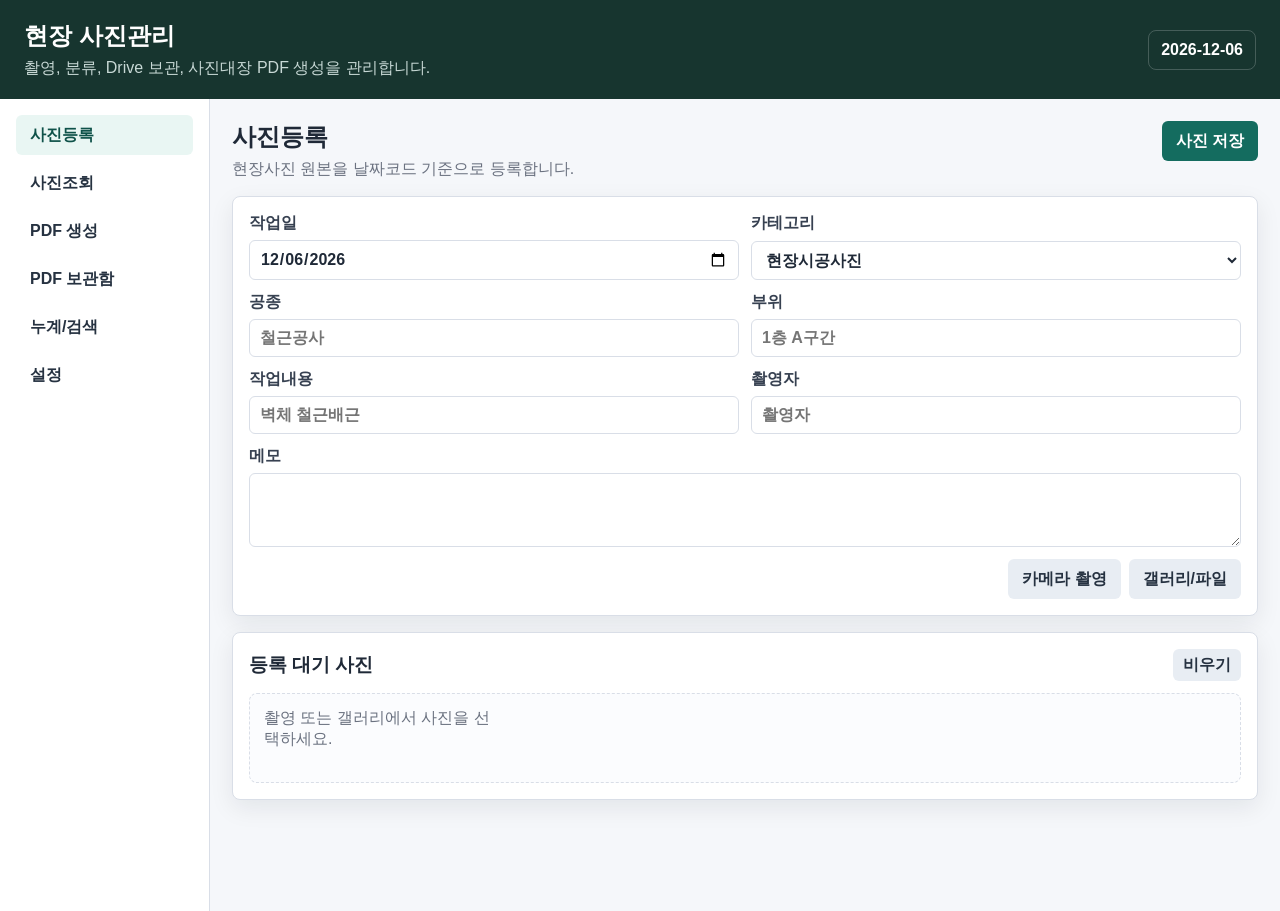
==== photo-management/index.html @ a93b0870 "Bust cache for photo upload UI" ====
<!doctype html>
<html lang="ko">
<head>
  <meta charset="utf-8">
  <meta name="viewport" content="width=device-width, initial-scale=1">
  <title>현장 사진관리</title>
  <link rel="stylesheet" href="css/style.css?v=20260526-2">
</head>
<body>
  <header class="topbar">
    <div>
      <h1>현장 사진관리</h1>
      <p>촬영, 분류, Drive 보관, 사진대장 PDF 생성을 관리합니다.</p>
    </div>
    <strong id="todayLabel">-</strong>
  </header>

  <main class="layout">
    <nav class="tabs" aria-label="주요 메뉴">
      <button class="tab active" data-view="registerView">사진등록</button>
      <button class="tab" data-view="searchView">사진조회</button>
      <button class="tab" data-view="pdfView">PDF 생성</button>
      <button class="tab" data-view="pdfArchiveView">PDF 보관함</button>
      <button class="tab" data-view="summaryView">누계/검색</button>
      <button class="tab" data-view="settingsView">설정</button>
    </nav>

    <section class="content">
      <section id="registerView" class="view active">
        <div class="section-head">
          <div>
            <h2>사진등록</h2>
            <p>현장사진 원본을 날짜코드 기준으로 등록합니다.</p>
          </div>
          <button id="savePhotosBtn">사진 저장</button>
        </div>

        <section class="panel stack">
          <div class="grid two">
            <label>작업일<input type="date" id="photoDate"></label>
            <label>카테고리<select id="photoCategory"></select></label>
            <label>공종<input type="text" id="photoTrade" list="tradeList" placeholder="철근공사"></label>
            <label>부위<input type="text" id="photoLocation" list="locationList" placeholder="1층 A구간"></label>
            <label>작업내용<input type="text" id="photoContent" placeholder="벽체 철근배근"></label>
            <label>촬영자<input type="text" id="photographer" placeholder="촬영자"></label>
          </div>
          <label>메모<textarea id="photoMemo" rows="3"></textarea></label>
          <div class="actions">
            <button id="cameraBtn" class="secondary">카메라 촬영</button>
            <button id="galleryBtn" class="secondary">갤러리/파일</button>
            <input id="cameraInput" class="hidden-file" type="file" accept="image/*" capture="environment" multiple>
            <input id="galleryInput" class="hidden-file" type="file" accept="image/*" multiple>
          </div>
        </section>

        <section class="panel">
          <div class="panel-title">
            <h3>등록 대기 사진</h3>
            <button id="clearQueueBtn" class="secondary small">비우기</button>
          </div>
          <div id="photoQueue" class="photo-grid empty">촬영 또는 갤러리에서 사진을 선택하세요.</div>
        </section>
      </section>

      <section id="searchView" class="view">
        <div class="section-head">
          <div>
            <h2>사진조회</h2>
            <p>날짜, 공종, 부위, 카테고리 기준으로 사진을 조회합니다.</p>
          </div>
          <button id="searchPhotosBtn">조회</button>
        </div>
        <section class="panel">
          <div class="grid four">
            <label>시작일<input type="date" id="searchStart"></label>
            <label>종료일<input type="date" id="searchEnd"></label>
            <label>카테고리<select id="searchCategory"></select></label>
            <label>키워드<input type="text" id="searchKeyword" placeholder="공종/부위/내용"></label>
          </div>
        </section>
        <div id="photoResults" class="photo-grid empty">조회 결과가 표시됩니다.</div>
      </section>

      <section id="pdfView" class="view">
        <div class="section-head">
          <div>
            <h2>사진대장 PDF 생성</h2>
            <p>작업일과 카테고리 기준으로 사진대장을 생성합니다.</p>
          </div>
          <button id="createPdfBtn">PDF 생성</button>
        </div>
        <section class="panel">
          <div class="grid four">
            <label>작업일<input type="date" id="pdfDate"></label>
            <label>카테고리<select id="pdfCategory"></select></label>
            <label>작성자<input type="text" id="pdfWriter" placeholder="작성자"></label>
            <label>출력모드
              <select id="pdfLayoutMode">
                <option value="auto" selected>자동</option>
                <option value="one">1장</option>
                <option value="two">2장</option>
              </select>
            </label>
          </div>
          <div id="pdfCountBox" class="status-line">사진수: -</div>
        </section>
        <div id="pdfResult" class="result-box">PDF 생성 결과가 여기에 표시됩니다.</div>
      </section>

      <section id="pdfArchiveView" class="view">
        <div class="section-head">
          <div>
            <h2>PDF 보관함</h2>
            <p>생성된 사진대장 PDF 목록을 조회합니다.</p>
          </div>
          <button id="loadPdfArchiveBtn">조회</button>
        </div>
        <div id="pdfArchiveList" class="result-box">PDF 보관 목록이 표시됩니다.</div>
      </section>

      <section id="summaryView" class="view">
        <div class="section-head">
          <div>
            <h2>누계/검색</h2>
            <p>카테고리, 공종, 날짜별 사진수를 확인합니다.</p>
          </div>
          <button id="loadSummaryBtn">조회</button>
        </div>
        <div id="summaryResult" class="result-box">누계 결과가 표시됩니다.</div>
      </section>

      <section id="settingsView" class="view">
        <div class="section-head">
          <div>
            <h2>설정</h2>
            <p>Google Apps Script URL과 기준정보를 관리합니다.</p>
          </div>
          <button id="saveSettingsBtn">설정 저장</button>
        </div>
        <section class="panel stack">
          <div class="grid two">
            <label>사진관리 GAS 웹앱 URL<input type="url" id="apiUrl" placeholder="https://script.google.com/macros/s/.../exec"></label>
            <label>공사명<input type="text" id="siteName" placeholder="공사명"></label>
          </div>
          <div id="storageStatus" class="status-line">현재 저장 방식: 브라우저 임시 저장</div>
        </section>
        <section class="settings-grid">
          <div class="panel">
            <h3>공종</h3>
            <textarea id="masterTrade" rows="8"></textarea>
          </div>
          <div class="panel">
            <h3>부위</h3>
            <textarea id="masterLocation" rows="8"></textarea>
          </div>
        </section>
      </section>
    </section>
  </main>

  <datalist id="tradeList"></datalist>
  <datalist id="locationList"></datalist>
  <div id="toast" class="toast" role="status" aria-live="polite"></div>

  <script src="js/api.js?v=20260526-2"></script>
  <script src="js/photo.js?v=20260526-2"></script>
  <script src="js/pdf.js?v=20260526-2"></script>
  <script src="js/search.js?v=20260526-2"></script>
  <script src="js/app.js?v=20260526-2"></script>
</body>
</html>
---- photo-management/css/style.css ----
:root {
  --bg: #f5f7fa;
  --panel: #fff;
  --text: #1f2937;
  --muted: #6b7280;
  --line: #d9dee7;
  --primary: #146c5f;
  --primary-dark: #0f5249;
  --soft: #e9f6f3;
  --danger: #b42318;
  --radius: 8px;
  --shadow: 0 8px 24px rgba(17, 24, 39, 0.08);
  font-family: "Malgun Gothic", "Apple SD Gothic Neo", Arial, sans-serif;
}

* { box-sizing: border-box; }
body { margin: 0; background: var(--bg); color: var(--text); }
button, input, select, textarea { font: inherit; }
button {
  min-height: 40px;
  border: 0;
  border-radius: 6px;
  padding: 0 14px;
  background: var(--primary);
  color: #fff;
  font-weight: 700;
  cursor: pointer;
}
button:hover { background: var(--primary-dark); }
button:disabled {
  opacity: 0.68;
  cursor: wait;
}
button:disabled:hover { background: var(--primary); }
button.secondary { background: #e8edf3; color: #263241; }
button.secondary:hover { background: #dce3ec; }
button.small { min-height: 32px; padding: 0 10px; }
button.danger { background: #fff0ed; color: var(--danger); }

.topbar {
  display: flex;
  justify-content: space-between;
  gap: 16px;
  align-items: center;
  padding: 20px 24px;
  background: #17352f;
  color: #fff;
}
.topbar h1 { margin: 0; font-size: 24px; }
.topbar p { margin: 6px 0 0; color: #c7d8d5; }
.topbar strong {
  padding: 10px 12px;
  border: 1px solid rgba(255,255,255,0.2);
  border-radius: var(--radius);
}

.layout {
  display: grid;
  grid-template-columns: 210px minmax(0, 1fr);
  min-height: calc(100vh - 88px);
}
.tabs {
  padding: 16px;
  background: #fff;
  border-right: 1px solid var(--line);
}
.tab {
  width: 100%;
  margin-bottom: 8px;
  background: transparent;
  color: #263241;
  text-align: left;
}
.tab.active, .tab:hover { background: var(--soft); color: var(--primary-dark); }
.content { padding: 22px; min-width: 0; }
.view { display: none; }
.view.active { display: block; }

.section-head {
  display: flex;
  justify-content: space-between;
  gap: 16px;
  align-items: flex-start;
  margin-bottom: 16px;
}
.section-head h2, .panel h3 { margin: 0; }
.section-head p { margin: 6px 0 0; color: var(--muted); }
.panel {
  background: var(--panel);
  border: 1px solid var(--line);
  border-radius: var(--radius);
  padding: 16px;
  box-shadow: var(--shadow);
  margin-bottom: 16px;
}
.stack { display: grid; gap: 12px; }
.panel-title {
  display: flex;
  justify-content: space-between;
  gap: 12px;
  align-items: center;
  margin-bottom: 12px;
}
.grid { display: grid; gap: 12px; }
.grid.two { grid-template-columns: repeat(2, minmax(0, 1fr)); }
.grid.three { grid-template-columns: repeat(3, minmax(0, 1fr)); }
.grid.four { grid-template-columns: repeat(4, minmax(0, 1fr)); }
label { display: grid; gap: 6px; font-weight: 700; color: #374151; }
input, select, textarea {
  width: 100%;
  border: 1px solid var(--line);
  border-radius: 6px;
  padding: 9px 10px;
  background: #fff;
  color: var(--text);
}
textarea { resize: vertical; }
.actions { display: flex; gap: 8px; flex-wrap: wrap; justify-content: flex-end; }
.hidden-file { display: none; }

.photo-grid {
  display: grid;
  grid-template-columns: repeat(auto-fill, minmax(190px, 1fr));
  gap: 12px;
}
.photo-grid.empty, .result-box {
  min-height: 90px;
  border: 1px dashed var(--line);
  border-radius: var(--radius);
  padding: 14px;
  color: var(--muted);
  background: #fbfcfe;
}
.photo-card {
  overflow: hidden;
  border: 1px solid var(--line);
  border-radius: var(--radius);
  background: #fff;
  box-shadow: var(--shadow);
}
.photo-card img {
  width: 100%;
  aspect-ratio: 4 / 3;
  object-fit: cover;
  display: block;
  background: #e5e7eb;
}
.photo-card .body { padding: 10px; }
.photo-card strong { display: block; }
.photo-card span { display: block; margin-top: 4px; color: var(--muted); font-size: 13px; }
.pdf-item {
  display: grid;
  grid-template-columns: minmax(0, 1fr) auto;
  gap: 12px;
  align-items: center;
  padding: 12px;
  border: 1px solid var(--line);
  border-radius: var(--radius);
  background: #fff;
  margin-bottom: 10px;
}
.pdf-item strong { display: block; }
.pdf-item span { display: block; margin-top: 4px; color: var(--muted); }
.status-line {
  padding: 10px 12px;
  border-radius: 6px;
  background: var(--soft);
  color: var(--primary-dark);
  font-weight: 700;
}
.settings-grid {
  display: grid;
  grid-template-columns: repeat(2, minmax(0, 1fr));
  gap: 16px;
}
.toast {
  position: fixed;
  right: 20px;
  bottom: 20px;
  max-width: 360px;
  padding: 12px 14px;
  border-radius: var(--radius);
  background: #111827;
  color: #fff;
  box-shadow: var(--shadow);
  opacity: 0;
  transform: translateY(12px);
  pointer-events: none;
  transition: 0.2s ease;
}
.toast.show { opacity: 1; transform: translateY(0); }

@media (max-width: 920px) {
  .layout { grid-template-columns: 1fr; }
  .tabs {
    display: flex;
    gap: 8px;
    overflow-x: auto;
    border-right: 0;
    border-bottom: 1px solid var(--line);
  }
  .tab { min-width: 104px; text-align: center; }
  .grid.four, .grid.three { grid-template-columns: repeat(2, minmax(0, 1fr)); }
}

@media (max-width: 640px) {
  .topbar, .section-head { display: grid; }
  .content { padding: 14px; }
  .grid.two, .grid.three, .grid.four, .settings-grid { grid-template-columns: 1fr; }
  .photo-grid { grid-template-columns: 1fr; }
  .pdf-item { grid-template-columns: 1fr; }
}
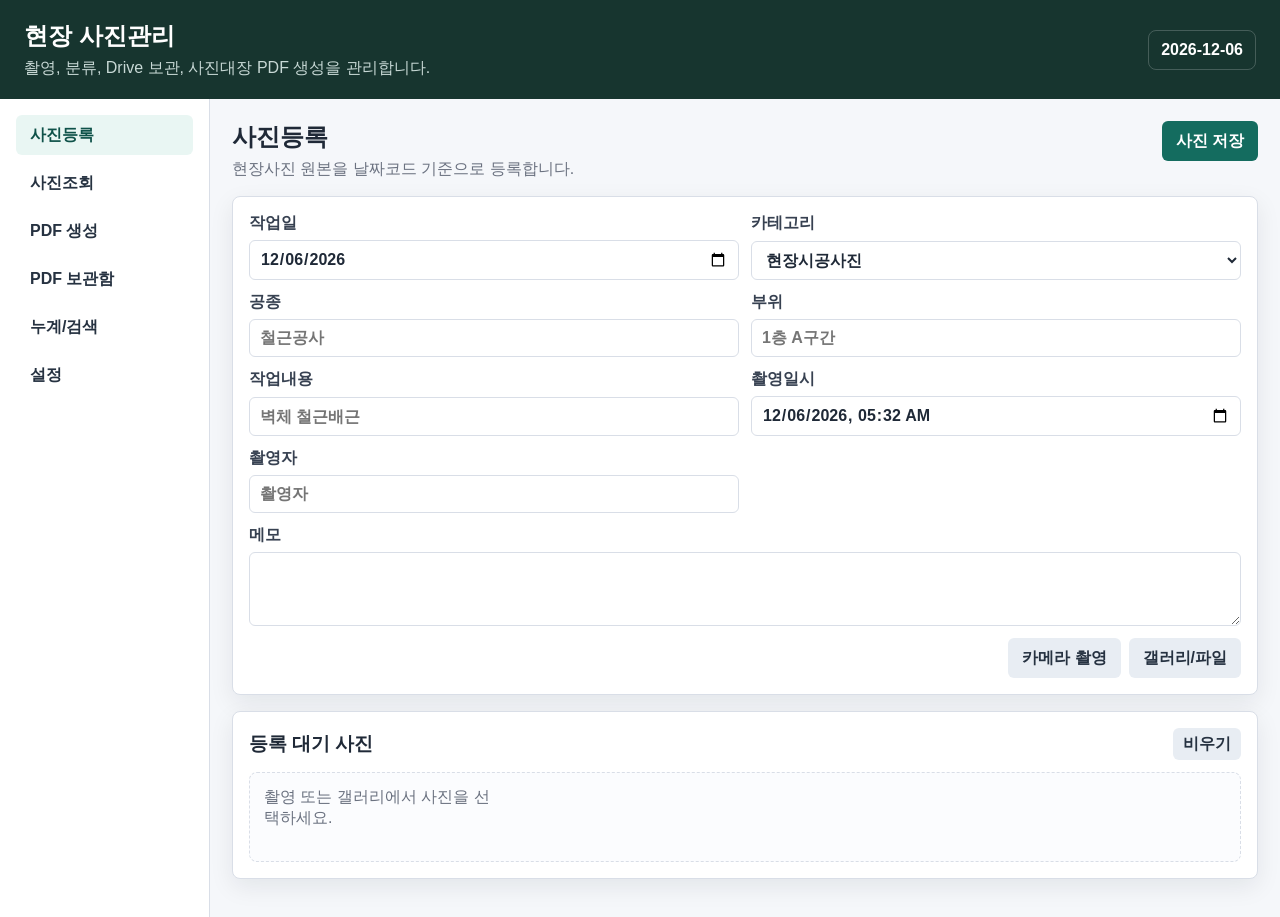
==== commit 297d5ef6: "Add photo deletion and PDF progress" ====
--- a/photo-management/index.html
+++ b/photo-management/index.html
@@ -4,7 +4,7 @@
   <meta charset="utf-8">
   <meta name="viewport" content="width=device-width, initial-scale=1">
   <title>현장 사진관리</title>
-  <link rel="stylesheet" href="css/style.css?v=20260526-2">
+  <link rel="stylesheet" href="css/style.css?v=20260526-3">
 </head>
 <body>
   <header class="topbar">
@@ -39,9 +39,10 @@
           <div class="grid two">
             <label>작업일<input type="date" id="photoDate"></label>
             <label>카테고리<select id="photoCategory"></select></label>
-            <label>공종<input type="text" id="photoTrade" list="tradeList" placeholder="철근공사"></label>
-            <label>부위<input type="text" id="photoLocation" list="locationList" placeholder="1층 A구간"></label>
+            <label class="const-only">공종<input type="text" id="photoTrade" list="tradeList" placeholder="철근공사"></label>
+            <label class="const-only">부위<input type="text" id="photoLocation" list="locationList" placeholder="1층 A구간"></label>
             <label>작업내용<input type="text" id="photoContent" placeholder="벽체 철근배근"></label>
+            <label>촬영일시<input type="datetime-local" id="photoTime"></label>
             <label>촬영자<input type="text" id="photographer" placeholder="촬영자"></label>
           </div>
           <label>메모<textarea id="photoMemo" rows="3"></textarea></label>
@@ -162,10 +163,10 @@
   <datalist id="locationList"></datalist>
   <div id="toast" class="toast" role="status" aria-live="polite"></div>
 
-  <script src="js/api.js?v=20260526-2"></script>
-  <script src="js/photo.js?v=20260526-2"></script>
-  <script src="js/pdf.js?v=20260526-2"></script>
-  <script src="js/search.js?v=20260526-2"></script>
-  <script src="js/app.js?v=20260526-2"></script>
+  <script src="js/api.js?v=20260526-3"></script>
+  <script src="js/photo.js?v=20260526-3"></script>
+  <script src="js/pdf.js?v=20260526-3"></script>
+  <script src="js/search.js?v=20260526-3"></script>
+  <script src="js/app.js?v=20260526-3"></script>
 </body>
 </html>
--- a/photo-management/css/style.css
+++ b/photo-management/css/style.css
@@ -117,6 +117,7 @@
 textarea { resize: vertical; }
 .actions { display: flex; gap: 8px; flex-wrap: wrap; justify-content: flex-end; }
 .hidden-file { display: none; }
+.field-hidden { display: none; }
 
 .photo-grid {
   display: grid;
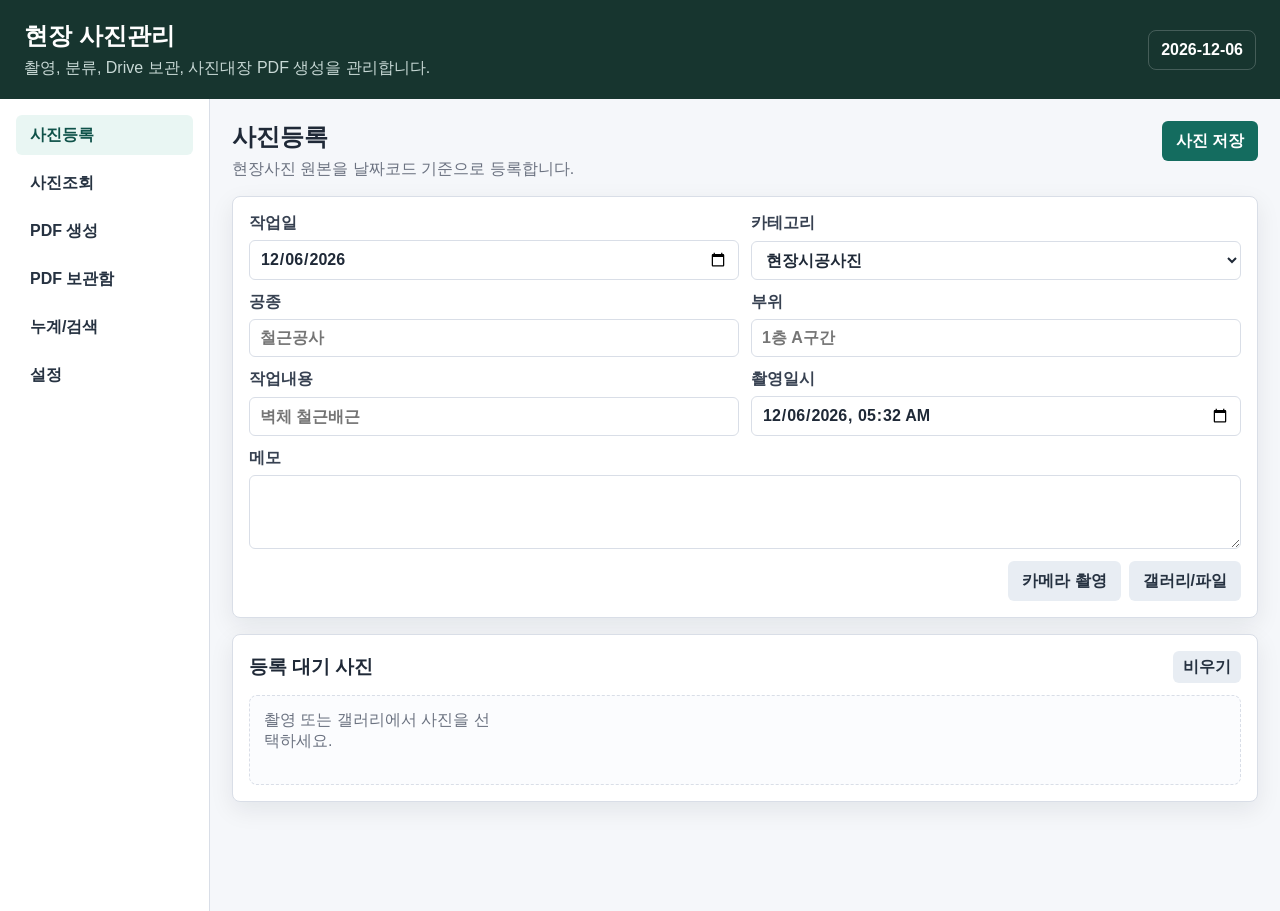
==== commit 53085616: "Remove photographer field" ====
--- a/photo-management/index.html
+++ b/photo-management/index.html
@@ -43,7 +43,6 @@
             <label class="const-only">부위<input type="text" id="photoLocation" list="locationList" placeholder="1층 A구간"></label>
             <label>작업내용<input type="text" id="photoContent" placeholder="벽체 철근배근"></label>
             <label>촬영일시<input type="datetime-local" id="photoTime"></label>
-            <label>촬영자<input type="text" id="photographer" placeholder="촬영자"></label>
           </div>
           <label>메모<textarea id="photoMemo" rows="3"></textarea></label>
           <div class="actions">
@@ -163,10 +162,10 @@
   <datalist id="locationList"></datalist>
   <div id="toast" class="toast" role="status" aria-live="polite"></div>
 
-  <script src="js/api.js?v=20260526-3"></script>
-  <script src="js/photo.js?v=20260526-3"></script>
-  <script src="js/pdf.js?v=20260526-3"></script>
-  <script src="js/search.js?v=20260526-3"></script>
-  <script src="js/app.js?v=20260526-3"></script>
+  <script src="js/api.js?v=20260526-6"></script>
+  <script src="js/photo.js?v=20260526-6"></script>
+  <script src="js/pdf.js?v=20260526-6"></script>
+  <script src="js/search.js?v=20260526-6"></script>
+  <script src="js/app.js?v=20260526-6"></script>
 </body>
 </html>
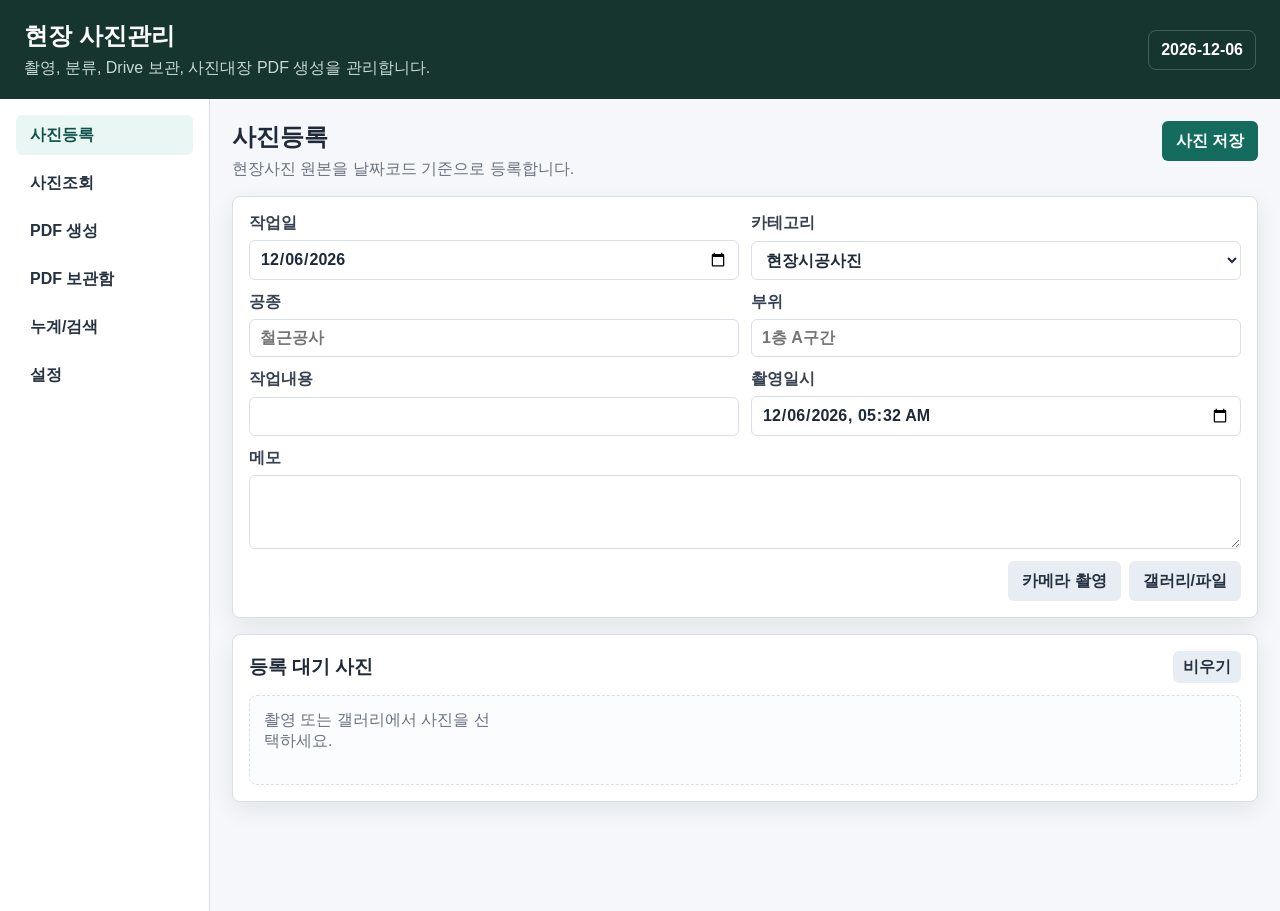
==== commit 900f141b: "Remove content placeholder" ====
--- a/photo-management/index.html
+++ b/photo-management/index.html
@@ -41,7 +41,7 @@
             <label>카테고리<select id="photoCategory"></select></label>
             <label class="const-only">공종<input type="text" id="photoTrade" list="tradeList" placeholder="철근공사"></label>
             <label class="const-only">부위<input type="text" id="photoLocation" list="locationList" placeholder="1층 A구간"></label>
-            <label>작업내용<input type="text" id="photoContent" placeholder="벽체 철근배근"></label>
+            <label>작업내용<input type="text" id="photoContent"></label>
             <label>촬영일시<input type="datetime-local" id="photoTime"></label>
           </div>
           <label>메모<textarea id="photoMemo" rows="3"></textarea></label>
@@ -102,7 +102,7 @@
               </select>
             </label>
           </div>
-          <div id="pdfCountBox" class="status-line">사진수: -</div>
+          <div id="pdfCountBox" class="status-line hidden">사진수: -</div>
         </section>
         <div id="pdfResult" class="result-box">PDF 생성 결과가 여기에 표시됩니다.</div>
       </section>
@@ -162,10 +162,10 @@
   <datalist id="locationList"></datalist>
   <div id="toast" class="toast" role="status" aria-live="polite"></div>
 
-  <script src="js/api.js?v=20260526-6"></script>
-  <script src="js/photo.js?v=20260526-6"></script>
-  <script src="js/pdf.js?v=20260526-6"></script>
-  <script src="js/search.js?v=20260526-6"></script>
-  <script src="js/app.js?v=20260526-6"></script>
+  <script src="js/api.js?v=20260526-8"></script>
+  <script src="js/photo.js?v=20260526-8"></script>
+  <script src="js/pdf.js?v=20260526-8"></script>
+  <script src="js/search.js?v=20260526-8"></script>
+  <script src="js/app.js?v=20260526-8"></script>
 </body>
 </html>
--- a/photo-management/css/style.css
+++ b/photo-management/css/style.css
@@ -117,6 +117,7 @@
 textarea { resize: vertical; }
 .actions { display: flex; gap: 8px; flex-wrap: wrap; justify-content: flex-end; }
 .hidden-file { display: none; }
+.hidden { display: none; }
 .field-hidden { display: none; }
 
 .photo-grid {
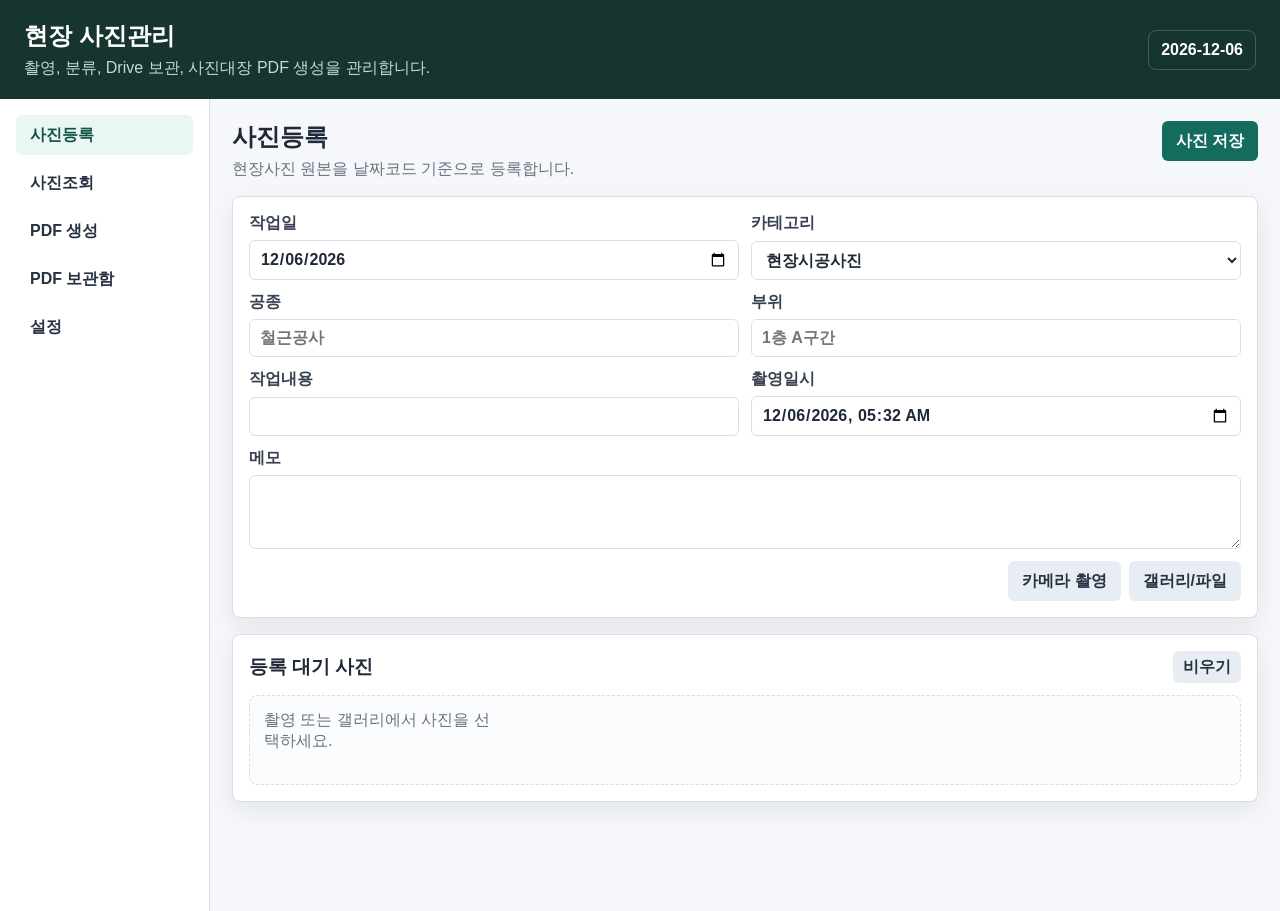
==== commit 24692f34: "Adjust PDF frame and remove summary tab" ====
--- a/photo-management/index.html
+++ b/photo-management/index.html
@@ -21,7 +21,6 @@
       <button class="tab" data-view="searchView">사진조회</button>
       <button class="tab" data-view="pdfView">PDF 생성</button>
       <button class="tab" data-view="pdfArchiveView">PDF 보관함</button>
-      <button class="tab" data-view="summaryView">누계/검색</button>
       <button class="tab" data-view="settingsView">설정</button>
     </nav>
 
@@ -118,17 +117,6 @@
         <div id="pdfArchiveList" class="result-box">PDF 보관 목록이 표시됩니다.</div>
       </section>
 
-      <section id="summaryView" class="view">
-        <div class="section-head">
-          <div>
-            <h2>누계/검색</h2>
-            <p>카테고리, 공종, 날짜별 사진수를 확인합니다.</p>
-          </div>
-          <button id="loadSummaryBtn">조회</button>
-        </div>
-        <div id="summaryResult" class="result-box">누계 결과가 표시됩니다.</div>
-      </section>
-
       <section id="settingsView" class="view">
         <div class="section-head">
           <div>
@@ -162,10 +150,10 @@
   <datalist id="locationList"></datalist>
   <div id="toast" class="toast" role="status" aria-live="polite"></div>
 
-  <script src="js/api.js?v=20260526-8"></script>
-  <script src="js/photo.js?v=20260526-8"></script>
-  <script src="js/pdf.js?v=20260526-8"></script>
-  <script src="js/search.js?v=20260526-8"></script>
-  <script src="js/app.js?v=20260526-8"></script>
+  <script src="js/api.js?v=20260526-9"></script>
+  <script src="js/photo.js?v=20260526-9"></script>
+  <script src="js/pdf.js?v=20260526-9"></script>
+  <script src="js/search.js?v=20260526-9"></script>
+  <script src="js/app.js?v=20260526-9"></script>
 </body>
 </html>
